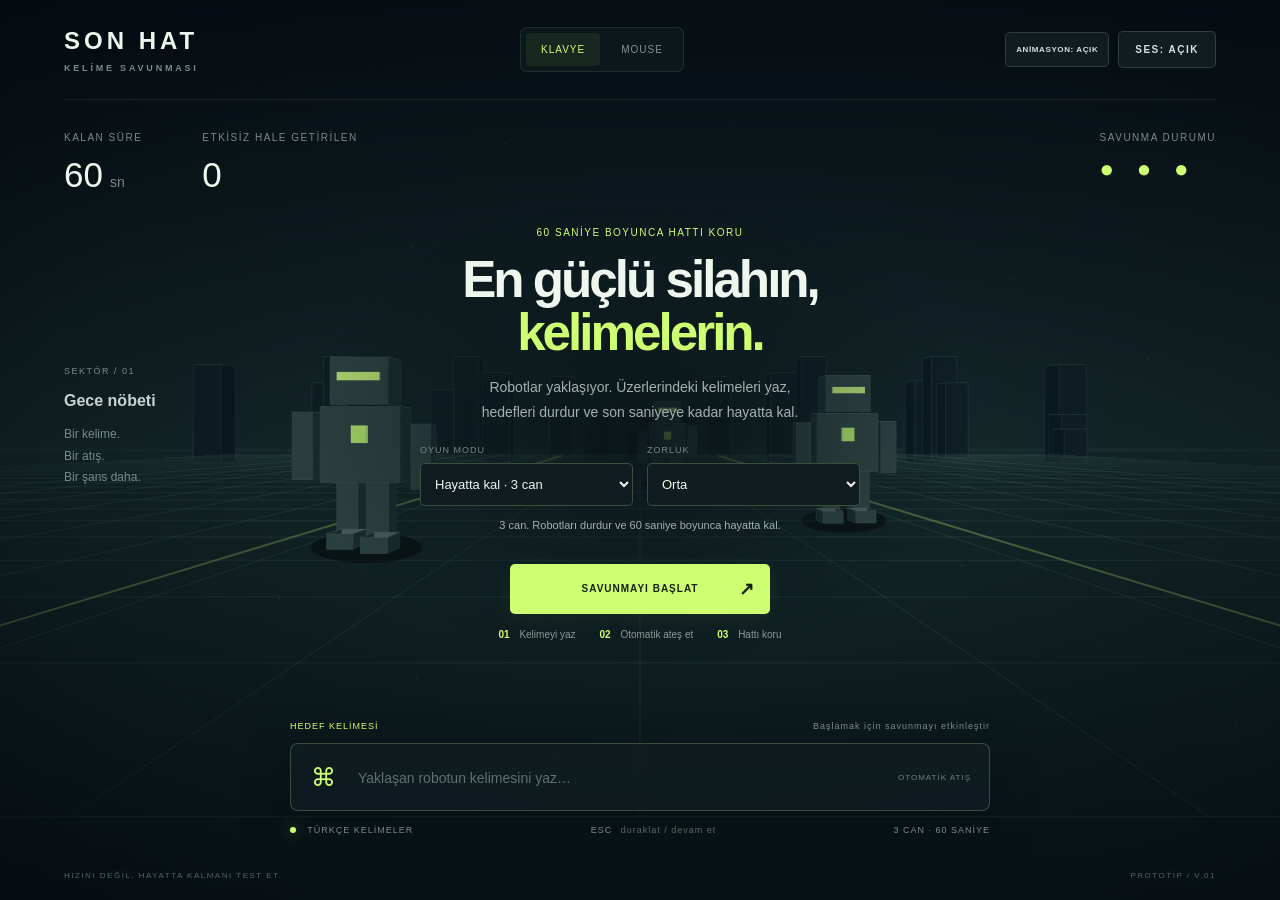
==== index.html @ bc826cc7 "Add files via upload" ====
<!doctype html>
<html lang="tr"><head><meta charset="UTF-8"><meta name="viewport" content="width=device-width, initial-scale=1"><title>Son Hat — Kelime Savunması</title><link rel="stylesheet" href="./style.css"><link rel="stylesheet" href="./motion.css"><script defer src="./motion.js"></script></head><body>
<canvas id="world" aria-label="Üzerine doğru yürüyen üç boyutlu robotlar"></canvas><div class="vignette"></div>
<header><a class="brand" href="./index.html">SON HAT<span>KELİME SAVUNMASI</span></a><nav class="trainingNav" aria-label="Antrenman bölümü"><a href="./index.html" aria-current="page">KLAVYE</a><a href="./mouse.html">MOUSE</a></nav><div class="headerActions"><button id="motionToggle" type="button" aria-pressed="false">ANİMASYON: KAPALI</button><button id="sound">SES: AÇIK</button></div></header>
<main><div class="hud"><div><small>KALAN SÜRE</small><strong id="time">60<span>sn</span></strong></div><div><small>ETKİSİZ HALE GETİRİLEN</small><strong id="score">0</strong></div><div><small>SAVUNMA DURUMU</small><strong id="health" class="hearts">● ● ●</strong></div></div>
<div class="side"><span>SEKTÖR / 01</span><b>Gece nöbeti</b><p>Bir kelime.<br>Bir atış.<br>Bir şans daha.</p></div><div id="combo"></div>
<section id="overlay" class="overlay"><div class="eyebrow">60 SANİYE BOYUNCA HATTI KORU</div><h1>En güçlü silahın,<br><em>kelimelerin.</em></h1><p>Robotlar yaklaşıyor. Üzerlerindeki kelimeleri yaz,<br>hedefleri durdur ve son saniyeye kadar hayatta kal.</p><div class="gameOptions"><label>OYUN MODU<select id="mode"><option value="survival">Hayatta kal · 3 can</option><option value="sprint">Hız turu · sınırsız can</option></select></label><label>ZORLUK<select id="difficulty"><option value="easy">Kolay</option><option value="medium" selected>Orta</option><option value="hard">Zor</option></select></label></div><p id="modeInfo">3 can. Robotları durdur ve 60 saniye boyunca hayatta kal.</p><button id="start" class="primary">SAVUNMAYI BAŞLAT <span>↗</span></button><div class="instructions"><span><b>01</b> Kelimeyi yaz</span><span><b>02</b> Otomatik ateş et</span><span><b>03</b> Hattı koru</span></div></section>
<section id="result" class="overlay hidden" aria-live="polite"><div class="eyebrow" id="resultTag"></div><h1 id="resultTitle"></h1><p id="resultText"></p><div class="results simpleResults"><div><strong id="rKills">0</strong><small>DOĞRU KELİME</small></div><div><strong id="rSpeed">0,00</strong><small>KELİME / SANİYE</small></div><div><strong id="rErrors">0</strong><small>HATALI DENEME</small></div><div><strong id="rMissed">0</strong><small>KAÇIRILAN KELİME</small></div></div><p class="resultNote">Bir denemedeki yanlış harfler tek hata sayılır. Hız, yazılan kelime sayısının oynanan saniyeye bölünmesidir.</p><button id="menu" class="menuButton">MOD / ZORLUK DEĞİŞTİR</button><button id="again" class="primary">TEKRAR OYNA <span>↗</span></button></section>
<div class="typing"><div class="inputTop"><label for="word">HEDEF KELİMESİ</label><span id="hint">Başlamak için savunmayı etkinleştir</span></div><div class="inputBox"><span class="prompt">⌘</span><input id="word" autocomplete="off" autocapitalize="off" spellcheck="false" placeholder="Yaklaşan robotun kelimesini yaz…" disabled aria-label="Düşmanın üzerindeki kelimeyi yaz"><span class="enter">OTOMATİK ATIŞ</span></div><div class="inputBottom"><span><i></i> TÜRKÇE KELİMELER</span><span>ESC <b>duraklat / devam et</b></span><span id="rules">3 CAN · 60 SANİYE</span></div></div>
</main><footer><span>HIZINI DEĞİL, HAYATTA KALMANI TEST ET.</span><span>PROTOTİP / V.01</span></footer><script src="./game.js"></script></body></html>
---- style.css ----
:root{color-scheme:dark;--lime:#ceff72;--muted:#798b88}*{box-sizing:border-box}body{margin:0;background:#080f12;color:#eff6ee;font-family:Arial,Helvetica,sans-serif;overflow:hidden}#world,.vignette,#damage{position:fixed;inset:0;width:100%;height:100%}.vignette{pointer-events:none;background:radial-gradient(ellipse at 55% 53%,transparent 15%,#050c1066 68%,#050a10db 100%)}#damage{pointer-events:none;background:#ff4141;opacity:0;transition:opacity .16s}header{position:relative;height:100px;margin:0 5%;display:flex;align-items:center;justify-content:space-between;border-bottom:1px solid #ffffff15}.brand{text-decoration:none;color:#eff6ee;font-weight:900;font-size:24px;letter-spacing:4px}.brand span{display:block;font-size:9px;letter-spacing:2.8px;color:var(--muted);margin-top:8px}.live,button,small,.eyebrow,.inputTop,.inputBottom,footer,.side>span{font-size:10px;letter-spacing:1.5px}.live{color:var(--muted)}i{display:inline-block;width:6px;height:6px;border-radius:50%;background:var(--lime);margin-right:8px;box-shadow:0 0 12px #ceff7260}button{cursor:pointer;font-weight:bold;border:1px solid #ffffff25;color:#d9e1de;background:#101c20;padding:12px 16px;border-radius:5px}button:hover{filter:brightness(1.15)}button:focus-visible{outline:2px solid var(--lime);outline-offset:4px}.hud{position:absolute;top:132px;left:5%;right:5%;display:flex;gap:60px;pointer-events:none}.hud>div:last-child{margin-left:auto}.hud small{display:block;color:var(--muted);margin-bottom:12px}.hud strong{font-size:35px;font-weight:500;font-variant-numeric:tabular-nums}.hud strong span{font-size:14px;color:var(--muted);margin-left:7px}.hud .hearts{color:var(--lime);font-size:24px;letter-spacing:8px}.side{position:absolute;top:40%;left:5%;color:var(--muted)}.side>span{font-size:9px}.side b{display:block;color:#c7d5d0;font-size:16px;margin:14px 0}.side p{font-size:12px;line-height:1.8}.overlay{position:absolute;top:27%;left:50%;transform:translateX(-50%);width:min(640px,85%);text-align:center;padding:20px 15px;background:radial-gradient(ellipse,#091317dd,transparent 73%)}.eyebrow{color:var(--lime);font-size:10px}h1{font-size:clamp(35px,4.5vw,65px);letter-spacing:-3px;line-height:1.04;margin:24px 0}h1 em{color:var(--lime);font-style:normal}.overlay p{font-size:14px;line-height:1.8;color:#a1b3ae}.primary{background:var(--lime);color:#172215;border:none;padding:19px 23px;margin-top:18px;min-width:260px;letter-spacing:1px}.primary span{float:right;font-size:18px;margin-left:25px}.instructions{display:flex;justify-content:center;gap:24px;margin-top:28px;font-size:10px;color:#8d9b96}.instructions b{color:var(--lime);margin-right:7px}.typing{position:absolute;bottom:65px;left:50%;transform:translateX(-50%);width:min(700px,88%)}.inputTop,.inputBottom{display:flex;justify-content:space-between;color:var(--muted);font-size:9px;letter-spacing:1px}.inputTop{margin-bottom:12px}.inputTop label{color:var(--lime)}.inputBox{display:flex;align-items:center;border:1px solid #81996c66;background:#101c20e8;border-radius:8px;height:68px;box-shadow:0 16px 50px #0004}.inputBox:focus-within{border-color:var(--lime)}.prompt{font-size:25px;color:var(--lime);margin:0 20px}input{background:none;border:0;color:#f1ffe7;font:18px Arial;outline:none;min-width:0;width:100%;height:100%}input::placeholder{color:#60716e;font-size:14px}.enter{font-size:8px;letter-spacing:1px;color:#71817c;white-space:nowrap;margin:0 18px}.inputBottom{margin-top:14px}.inputBottom b{font-weight:normal;color:#586a65;margin-left:5px}footer{position:absolute;bottom:20px;left:5%;right:5%;display:flex;justify-content:space-between;font-size:8px;color:#526660}.hidden{display:none!important}#combo{position:absolute;top:220px;right:5%;color:var(--lime);font-size:12px;letter-spacing:2px}.results{display:flex;justify-content:center;gap:45px;margin:25px}.results strong{display:block;font-size:35px;color:var(--lime)}.results small{display:block;margin-top:8px;color:var(--muted)}body.playing .side{opacity:.45}.wrong{animation:shake .15s 2;border-color:#ff6b6b!important}@keyframes shake{50%{transform:translateX(4px)}}@media(max-width:700px){header{height:80px}.live,.side,.enter{display:none}.hud{top:105px;gap:25px}.hud small{font-size:8px;letter-spacing:.5px}.hud strong{font-size:28px}.hud .hearts{font-size:18px;letter-spacing:3px}.overlay{top:25%}.instructions{gap:12px;font-size:9px}.typing{bottom:62px}.inputBottom{font-size:7px}h1{letter-spacing:-1.5px}.inputTop{letter-spacing:0;font-size:8px}.results{gap:25px}}@media(max-height:700px){header{height:70px}.hud{top:90px}.overlay{top:22%}h1{font-size:38px;margin:15px 0}.overlay p{margin:10px 0}.instructions{margin-top:18px}.typing{bottom:45px}.primary{margin-top:8px;padding:15px}.inputBox{height:55px}footer{bottom:12px}}
body.finished .typing,body.finished .side,body.finished #combo{display:none}
#result{top:210px;bottom:45px;overflow-y:auto;width:min(740px,92%);padding:22px 30px;background:#0b171bee;border:1px solid #71865b44;border-radius:12px;scrollbar-width:thin;scrollbar-color:#536748 #0b171b}
#result h1{font-size:38px;margin:14px 0}#result .results{margin:20px 0;gap:55px}#result .results strong{font-size:30px}
.analysisGrid{display:grid;grid-template-columns:repeat(4,1fr);gap:12px;border-top:1px solid #ffffff15;border-bottom:1px solid #ffffff15;padding:18px 0}.analysisGrid strong{display:block;font-size:22px;color:#e2ebda}.analysisGrid small{display:block;font-size:8px;color:var(--muted);letter-spacing:.7px;margin-top:7px}.analysisDetails{text-align:left}.analysisDetails p{font-size:12px;line-height:1.6;margin:14px 0;overflow-wrap:anywhere}.analysisDetails b{display:block;font-size:9px;letter-spacing:1px;color:var(--lime);margin-bottom:5px}.analysisDetails>small{display:block;color:#81938b;font-size:10px;letter-spacing:0;line-height:1.6}#rAdvice{color:#d5e6c9}
@media(max-height:700px){#result{top:160px;bottom:35px}}@media(max-width:600px){#result{padding:18px}.analysisGrid{grid-template-columns:repeat(2,1fr)}#result .results{gap:24px}#result .results small{font-size:8px}}

#result .simpleResults{display:grid;grid-template-columns:repeat(4,1fr);gap:12px;margin:30px 0}#result .simpleResults small{font-size:9px;letter-spacing:.7px}#result .resultNote{font-size:11px;max-width:490px;margin:16px auto;line-height:1.7}#result{bottom:auto;max-height:calc(100% - 245px)}@media(max-height:700px){#result{max-height:calc(100% - 195px)}}@media(max-width:600px){#result .simpleResults{grid-template-columns:repeat(2,1fr);gap:24px}}

.gameOptions{display:flex;gap:14px;justify-content:center;margin:20px auto 8px;max-width:440px}.gameOptions label{flex:1;text-align:left;font-size:9px;letter-spacing:1px;color:var(--muted)}.gameOptions select{display:block;width:100%;margin-top:8px;padding:12px 10px;border:1px solid #81996c66;border-radius:5px;background:#101c20;color:#eff6ee;font:13px Arial}.gameOptions select:focus{outline:1px solid var(--lime)}#modeInfo{font-size:11px;margin:10px 0}.menuButton{display:block;margin:20px auto 0;font-size:9px}#overlay{top:23%;max-height:calc(100% - 400px);overflow:auto;scrollbar-width:thin}#overlay h1{font-size:clamp(30px,4vw,52px);margin:15px 0}#overlay .instructions{margin-top:15px}#overlay>p{margin:10px 0}@media(max-height:800px){#overlay{top:175px;max-height:calc(100% - 350px)}#overlay h1{font-size:32px}#overlay .instructions{display:none}#overlay>p:not(#modeInfo){display:none}.gameOptions{margin-top:12px}#overlay .primary{padding:14px;margin-top:5px}}@media(max-height:600px){#overlay{top:155px;max-height:calc(100% - 290px)}}

.trainingNav{display:flex;gap:6px;padding:5px;border:1px solid #ffffff18;border-radius:7px;background:#0b171b}.trainingNav a{color:#81948b;font-size:10px;letter-spacing:1px;text-decoration:none;padding:11px 15px;border-radius:4px}.trainingNav a[aria-current="page"]{background:#ceff7212;color:var(--lime)}.trainingNav a:hover{color:var(--lime)}@media(max-width:500px){.trainingNav a{font-size:9px;padding:10px}.brand{font-size:18px;letter-spacing:2px}.brand span{font-size:7px;letter-spacing:1px}}
---- motion.css ----
/* Alignment fixes apply even when decorative motion is disabled. */
#start,#mouseStart {position:relative;display:inline-flex;align-items:center;justify-content:center;text-align:center;line-height:1.2;padding-left:38px;padding-right:38px;min-height:44px;}
#start>span,#mouseStart>span {position:absolute;right:15px;top:50%;transform:translateY(-50%);float:none;margin:0;line-height:1;font-size:18px;}
.headerActions{display:flex;align-items:center;gap:9px}
#motionToggle{font-size:8px;letter-spacing:.6px;white-space:nowrap;padding:12px 10px}
@media(max-width:650px){header{flex-wrap:wrap;justify-content:space-between;gap:8px;height:100px;padding:10px 0}.headerActions{gap:5px}#motionToggle{padding:10px 7px;font-size:7px}.headerActions #sound{font-size:8px;padding:10px 7px}.trainingNav a{padding:9px}.mousePage header{height:auto;min-height:100px}.mousePage .mouseBadge{display:none}}
/* Optional decoration only: target movement and gameplay are untouched. */
@media(prefers-reduced-motion:no-preference){
 .motion-on button,.motion-on .trainingNav a,.motion-on select{transition:background-color .2s,border-color .2s,box-shadow .2s,filter .2s}
 .motion-on .primary{box-shadow:0 4px 20px #ceff7210;transition:box-shadow .2s,filter .2s}
 .motion-on .primary:hover{box-shadow:0 6px 26px #ceff7238}
 .motion-on .primary:active{filter:brightness(.94)}
 .motion-on .trainingNav a:hover{background:transparent;color:var(--lime)}
 .motion-on .exercise{transition:border-color .25s,background-color .25s,box-shadow .25s}
 .motion-on .exercise:hover{border-color:#ceff7277;box-shadow:inset 0 0 24px #ceff7207}
 .motion-on .exerciseIcon{transition:transform .25s}
 .motion-on .exercise:hover .exerciseIcon{transform:rotate(12deg) scale(1.08)}
 .motion-on #overlay:not(.hidden)>*,.motion-on .mouseHeading,.motion-on #setup:not(.hidden),.motion-on #result:not(.hidden)>*,.motion-on #mouseResult:not(.hidden)>*{animation:soft-arrival .5s ease-out both}
 .motion-on #overlay h1,.motion-on #result h1,.motion-on #mouseResult h2{animation-delay:.06s}
 .motion-on #overlay .gameOptions,.motion-on #result .results,.motion-on .mouseStats{animation-delay:.12s}
 .motion-on #overlay #start,.motion-on .resultButtons{animation-delay:.18s}
 .motion-on .guideCircle{animation:gentle-beacon 3.5s ease-in-out infinite}
 .motion-on .mouseHeading em{animation:title-light 4s ease-in-out infinite}
 .motion-on body.playing #sound,.motion-on body.training button{transition:none}
 @keyframes soft-arrival{from{opacity:0;translate:0 9px}to{opacity:1;translate:0 0}}
 @keyframes gentle-beacon{0%,100%{box-shadow:0 0 0 10px #ceff7205}50%{box-shadow:0 0 0 18px #ceff720a,0 0 24px #ceff7210}}
 @keyframes title-light{0%,100%{text-shadow:0 0 0 transparent}50%{text-shadow:0 0 24px #ceff722b}}
}

/* A restrained content-only slide; the header and navigation stay anchored. */
html.page-sliding{overflow:hidden}html.page-sliding>body{pointer-events:none;min-height:100vh}
@media(prefers-reduced-motion:no-preference){
 .motion-on.content-slide-out-left main,.motion-on.content-slide-out-left footer{animation:content-out-left .18s ease-in forwards}
 .motion-on.content-slide-out-right main,.motion-on.content-slide-out-right footer{animation:content-out-right .18s ease-in forwards}
 @keyframes content-out-left{to{opacity:.35;transform:translateX(-28px)}}
 @keyframes content-out-right{to{opacity:.35;transform:translateX(28px)}}
}
html.slide-preview *,html.slide-preview *::before,html.slide-preview *::after{animation:none!important}
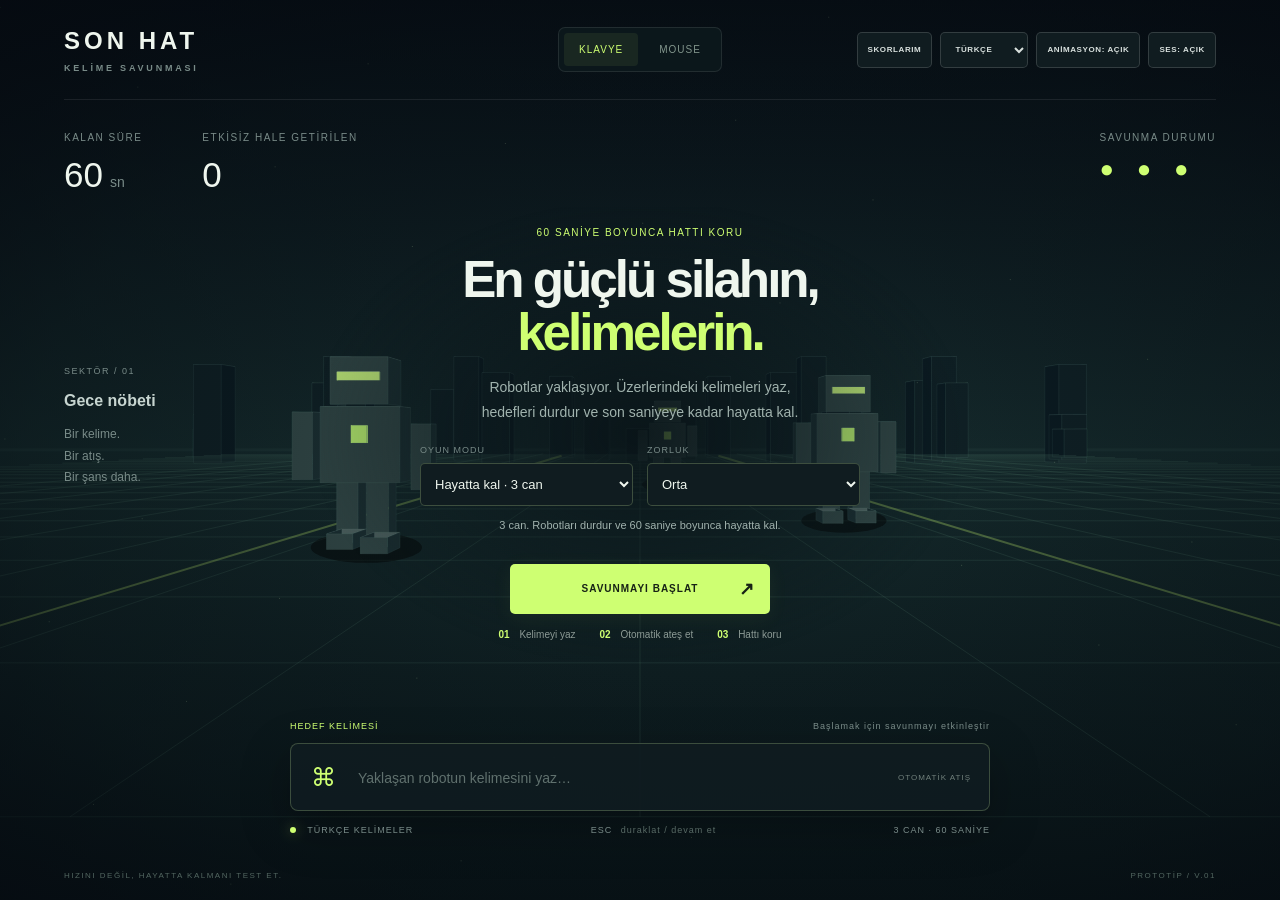
==== commit 3281d816: "Add files via upload" ====
--- a/index.html
+++ b/index.html
@@ -1,7 +1,7 @@
 <!doctype html>
-<html lang="tr"><head><meta charset="UTF-8"><meta name="viewport" content="width=device-width, initial-scale=1"><title>Son Hat — Kelime Savunması</title><link rel="stylesheet" href="./style.css"><link rel="stylesheet" href="./motion.css"><script defer src="./motion.js"></script></head><body>
+<html lang="tr"><head><meta charset="UTF-8"><meta name="viewport" content="width=device-width, initial-scale=1"><title>Son Hat — Kelime Savunması</title><link rel="stylesheet" href="./style.css"><link rel="stylesheet" href="./motion.css"><script src="./language.js"></script><script defer src="./scores.js"></script><script defer src="./motion.js"></script></head><body>
 <canvas id="world" aria-label="Üzerine doğru yürüyen üç boyutlu robotlar"></canvas><div class="vignette"></div>
-<header><a class="brand" href="./index.html">SON HAT<span>KELİME SAVUNMASI</span></a><nav class="trainingNav" aria-label="Antrenman bölümü"><a href="./index.html" aria-current="page">KLAVYE</a><a href="./mouse.html">MOUSE</a></nav><div class="headerActions"><button id="motionToggle" type="button" aria-pressed="false">ANİMASYON: KAPALI</button><button id="sound">SES: AÇIK</button></div></header>
+<header><a class="brand" href="./index.html">SON HAT<span>KELİME SAVUNMASI</span></a><nav class="trainingNav" aria-label="Antrenman bölümü"><a href="./index.html" aria-current="page">KLAVYE</a><a href="./mouse.html">MOUSE</a></nav><div class="headerActions"><button id="scoresOpen" type="button">Skorlarım</button><select id="language" aria-label="Language / Dil"><option value="tr">Türkçe</option><option value="en">English</option></select><button id="motionToggle" type="button" aria-pressed="false">ANİMASYON: KAPALI</button><button id="sound">SES: AÇIK</button></div></header>
 <main><div class="hud"><div><small>KALAN SÜRE</small><strong id="time">60<span>sn</span></strong></div><div><small>ETKİSİZ HALE GETİRİLEN</small><strong id="score">0</strong></div><div><small>SAVUNMA DURUMU</small><strong id="health" class="hearts">● ● ●</strong></div></div>
 <div class="side"><span>SEKTÖR / 01</span><b>Gece nöbeti</b><p>Bir kelime.<br>Bir atış.<br>Bir şans daha.</p></div><div id="combo"></div>
 <section id="overlay" class="overlay"><div class="eyebrow">60 SANİYE BOYUNCA HATTI KORU</div><h1>En güçlü silahın,<br><em>kelimelerin.</em></h1><p>Robotlar yaklaşıyor. Üzerlerindeki kelimeleri yaz,<br>hedefleri durdur ve son saniyeye kadar hayatta kal.</p><div class="gameOptions"><label>OYUN MODU<select id="mode"><option value="survival">Hayatta kal · 3 can</option><option value="sprint">Hız turu · sınırsız can</option></select></label><label>ZORLUK<select id="difficulty"><option value="easy">Kolay</option><option value="medium" selected>Orta</option><option value="hard">Zor</option></select></label></div><p id="modeInfo">3 can. Robotları durdur ve 60 saniye boyunca hayatta kal.</p><button id="start" class="primary">SAVUNMAYI BAŞLAT <span>↗</span></button><div class="instructions"><span><b>01</b> Kelimeyi yaz</span><span><b>02</b> Otomatik ateş et</span><span><b>03</b> Hattı koru</span></div></section>
--- a/style.css
+++ b/style.css
@@ -10,3 +10,6 @@
 .gameOptions{display:flex;gap:14px;justify-content:center;margin:20px auto 8px;max-width:440px}.gameOptions label{flex:1;text-align:left;font-size:9px;letter-spacing:1px;color:var(--muted)}.gameOptions select{display:block;width:100%;margin-top:8px;padding:12px 10px;border:1px solid #81996c66;border-radius:5px;background:#101c20;color:#eff6ee;font:13px Arial}.gameOptions select:focus{outline:1px solid var(--lime)}#modeInfo{font-size:11px;margin:10px 0}.menuButton{display:block;margin:20px auto 0;font-size:9px}#overlay{top:23%;max-height:calc(100% - 400px);overflow:auto;scrollbar-width:thin}#overlay h1{font-size:clamp(30px,4vw,52px);margin:15px 0}#overlay .instructions{margin-top:15px}#overlay>p{margin:10px 0}@media(max-height:800px){#overlay{top:175px;max-height:calc(100% - 350px)}#overlay h1{font-size:32px}#overlay .instructions{display:none}#overlay>p:not(#modeInfo){display:none}.gameOptions{margin-top:12px}#overlay .primary{padding:14px;margin-top:5px}}@media(max-height:600px){#overlay{top:155px;max-height:calc(100% - 290px)}}
 
 .trainingNav{display:flex;gap:6px;padding:5px;border:1px solid #ffffff18;border-radius:7px;background:#0b171b}.trainingNav a{color:#81948b;font-size:10px;letter-spacing:1px;text-decoration:none;padding:11px 15px;border-radius:4px}.trainingNav a[aria-current="page"]{background:#ceff7212;color:var(--lime)}.trainingNav a:hover{color:var(--lime)}@media(max-width:500px){.trainingNav a{font-size:9px;padding:10px}.brand{font-size:18px;letter-spacing:2px}.brand span{font-size:7px;letter-spacing:1px}}
+
+/* Language selection shared by both training pages. */
+#language{background:#102024;color:#eaf2ed;border:1px solid #354a46;border-radius:6px;padding:10px;font:inherit;max-width:112px}#language:disabled{opacity:.5;cursor:not-allowed}.headerActions{flex-wrap:wrap;justify-content:flex-end;gap:8px}header{gap:12px}@media(max-width:900px){header{flex-wrap:wrap}.headerActions{margin-left:auto}}
--- a/motion.css
+++ b/motion.css
@@ -1,6 +1,6 @@
 /* Alignment fixes apply even when decorative motion is disabled. */
-#start,#mouseStart {position:relative;display:inline-flex;align-items:center;justify-content:center;text-align:center;line-height:1.2;padding-left:38px;padding-right:38px;min-height:44px;}
-#start>span,#mouseStart>span {position:absolute;right:15px;top:50%;transform:translateY(-50%);float:none;margin:0;line-height:1;font-size:18px;}
+#start,#mouseStart,#again,#mouseAgain {position:relative;display:inline-flex;align-items:center;justify-content:center;text-align:center;line-height:1.2;padding-left:38px;padding-right:38px;min-height:44px;}
+#start>span,#mouseStart>span,#again>span,#mouseAgain>span {position:absolute;right:15px;top:50%;transform:translateY(-50%);float:none;margin:0;line-height:1;font-size:18px;}
 .headerActions{display:flex;align-items:center;gap:9px}
 #motionToggle{font-size:8px;letter-spacing:.6px;white-space:nowrap;padding:12px 10px}
 @media(max-width:650px){header{flex-wrap:wrap;justify-content:space-between;gap:8px;height:100px;padding:10px 0}.headerActions{gap:5px}#motionToggle{padding:10px 7px;font-size:7px}.headerActions #sound{font-size:8px;padding:10px 7px}.trainingNav a{padding:9px}.mousePage header{height:auto;min-height:100px}.mousePage .mouseBadge{display:none}}
@@ -36,3 +36,53 @@
  @keyframes content-out-right{to{opacity:.35;transform:translateX(28px)}}
 }
 html.slide-preview *,html.slide-preview *::before,html.slide-preview *::after{animation:none!important}
+/* Keep navigation centered independently of the left/right content widths. */
+header{display:grid;grid-template-columns:minmax(0,1fr) auto minmax(0,1fr);gap:12px}
+header>.brand{justify-self:start}
+header>.trainingNav{justify-self:center}
+header>.headerActions{justify-self:end;display:flex;align-items:center;flex-wrap:nowrap;margin:0;gap:8px}
+.headerActions #language,.headerActions #motionToggle,.headerActions #sound{
+ box-sizing:border-box;height:36px;margin:0;padding:0 10px;
+ border:1px solid #ffffff25;border-radius:5px;background-color:#101c20;color:#d9e1de;
+ font-family:Arial,Helvetica,sans-serif;font-size:8px;font-weight:700;line-height:normal;
+ letter-spacing:.6px;white-space:nowrap;text-transform:uppercase;
+}
+.headerActions #language{cursor:pointer;max-width:none;min-width:88px}
+.headerActions #language:hover{filter:brightness(1.15)}
+.headerActions #language:focus-visible{outline:2px solid var(--lime);outline-offset:4px}
+@media(max-width:760px){
+ header,.mousePage header{grid-template-columns:minmax(0,1fr) auto;height:112px;min-height:112px;padding:8px 0;gap:8px}
+ header>.headerActions{grid-column:2;grid-row:1;gap:5px}
+ header>.trainingNav{grid-column:1 / -1;grid-row:2;justify-self:center}
+ .headerActions #language,.headerActions #motionToggle,.headerActions #sound{padding:0 7px;font-size:7px;height:32px}
+ .headerActions #language{min-width:76px}
+ .hud{top:128px}
+}
+@media(max-width:420px){
+ header,.mousePage header{margin-left:3%;margin-right:3%}
+ header>.brand{font-size:16px;letter-spacing:1px}
+ .headerActions #language,.headerActions #motionToggle,.headerActions #sound{padding:0 5px;letter-spacing:.2px}
+ .headerActions #language{min-width:68px}
+}
+/* Dark dropdowns, with a styled native picker in supporting browsers. */
+select{color-scheme:dark}
+select option{background:#101c20;color:#d9e1de;font-family:Arial,Helvetica,sans-serif}
+select option:checked{background:#203129;color:#ceff72}
+@supports (appearance:base-select){
+ select,select::picker(select){appearance:base-select}
+ select::picker(select){background:#101c20;color:#d9e1de;border:1px solid #354a46;border-radius:8px;padding:5px;margin-top:6px;box-shadow:0 12px 28px #0006;font:12px Arial,Helvetica,sans-serif}
+ select option{padding:10px 12px;border-radius:4px;cursor:pointer;line-height:1.4;letter-spacing:.3px}
+ select option:hover,select option:focus{background:#1b2a29;color:#eff6ee;outline:none}
+ select option:checked{background:#203129;color:#ceff72}
+ select option::checkmark{color:#ceff72}
+ select::picker-icon{color:#8d9f97}
+}
+@supports (appearance:base-select){
+ #language,.gameOptions select,.mouseSettings select{display:inline-flex;align-items:center;justify-content:space-between;gap:12px}
+}
+.headerActions #scoresOpen{height:36px;padding:0 10px;font:700 8px Arial,Helvetica,sans-serif;letter-spacing:.6px;white-space:nowrap}
+.scoresDialog{width:min(700px,92vw);max-height:82vh;overflow:auto;background:#0d1b1f;color:#e5eee8;border:1px solid #3b5146;border-radius:12px;padding:24px;box-shadow:0 24px 80px #0009;scrollbar-color:#405649 #0d1b1f}
+.scoresDialog::backdrop{background:#030b10b8;backdrop-filter:blur(4px)}
+.scoresTop{display:flex;align-items:center;justify-content:space-between;gap:16px}.scoresTop h2{margin:0;color:var(--lime);font-size:25px}.scoresDialog h3{margin:26px 0 12px;font-size:16px}.scoresDialog p{font-size:12px;line-height:1.7;color:#91a69c}.scoreEntry{border:1px solid #2d4239;border-radius:7px;background:#122125;margin:8px 0;padding:12px}.scoreEntry summary{cursor:pointer;font-size:12px;line-height:1.7}.scoreEntry summary strong{float:right;color:var(--lime);margin-left:12px}.scoreMetrics{display:grid;grid-template-columns:repeat(3,1fr);gap:16px;margin:18px 0 4px}.scoreMetrics dt{font-size:11px;color:#91a69c}.scoreMetrics dd{font-size:20px;margin:6px 0;color:#e5eee8}
+@media(min-width:761px) and (max-width:1050px){header,.mousePage header{height:112px;grid-template-columns:1fr auto;padding:8px 0}header>.headerActions{grid-column:2;grid-row:1}header>.trainingNav{grid-column:1/-1;grid-row:2}.hud{top:128px}}
+@media(max-width:760px){header>.headerActions{flex-wrap:wrap;max-width:270px}.headerActions #scoresOpen{height:32px;font-size:7px;padding:0 7px}.scoreMetrics{grid-template-columns:repeat(2,1fr)}.scoreEntry summary strong{float:none;display:block;margin-left:0}}
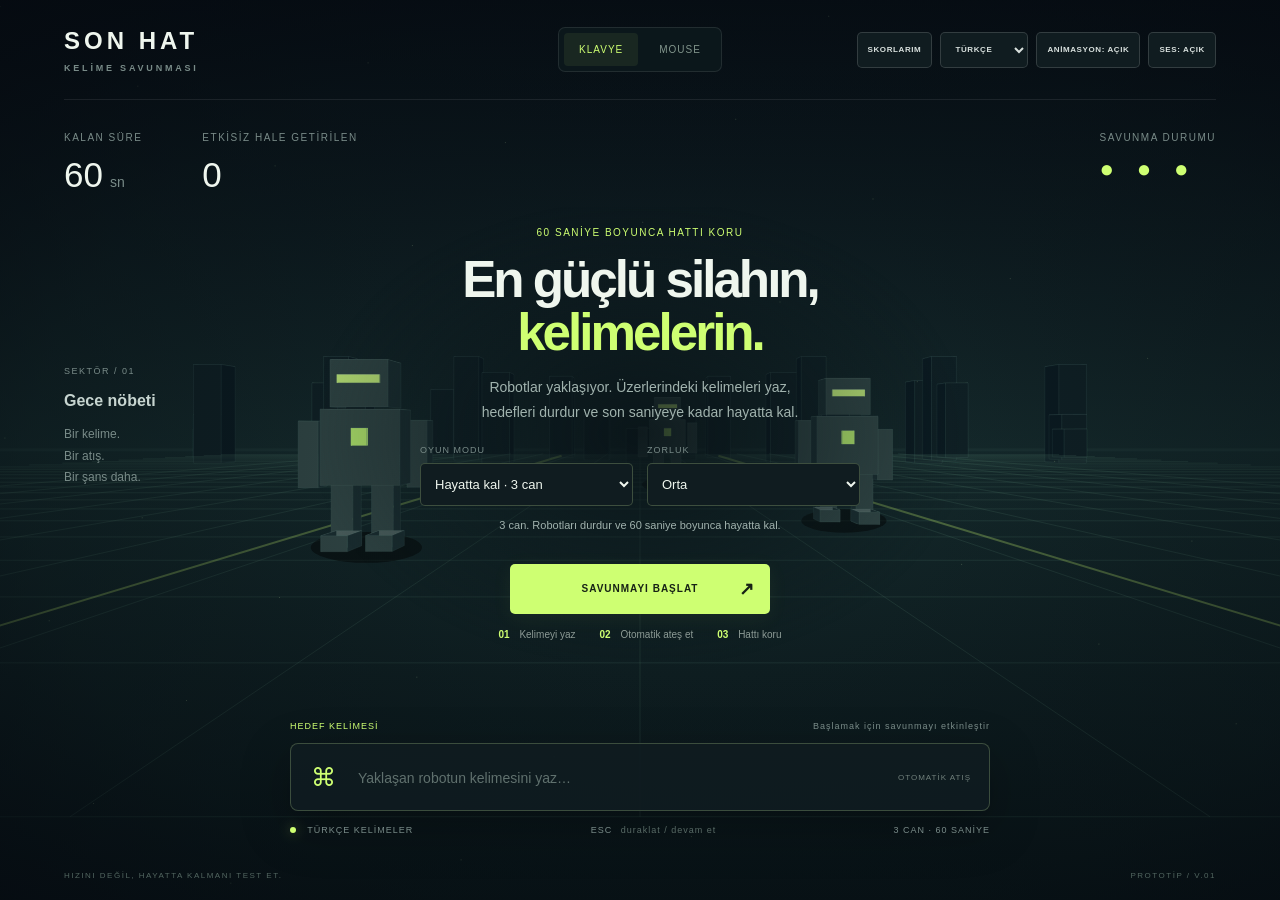
==== commit 8eac8080: "Update game.js script version in index.html" ====
--- a/index.html
+++ b/index.html
@@ -1,5 +1,5 @@
 <!doctype html>
-<html lang="tr"><head><meta charset="UTF-8"><meta name="viewport" content="width=device-width, initial-scale=1"><title>Son Hat — Kelime Savunması</title><link rel="stylesheet" href="./style.css"><link rel="stylesheet" href="./motion.css"><script src="./language.js"></script><script defer src="./scores.js"></script><script defer src="./motion.js"></script></head><body>
+<html lang="tr"><head><meta charset="UTF-8"><meta name="viewport" content="width=device-width, initial-scale=1"><title>Son Hat — Kelime Savunması</title><link rel="stylesheet" href="./style.css?v=2"><link rel="stylesheet" href="./motion.css"><script src="./language.js"></script><script defer src="./scores.js"></script><script defer src="./motion.js"></script></head><body>
 <canvas id="world" aria-label="Üzerine doğru yürüyen üç boyutlu robotlar"></canvas><div class="vignette"></div>
 <header><a class="brand" href="./index.html">SON HAT<span>KELİME SAVUNMASI</span></a><nav class="trainingNav" aria-label="Antrenman bölümü"><a href="./index.html" aria-current="page">KLAVYE</a><a href="./mouse.html">MOUSE</a></nav><div class="headerActions"><button id="scoresOpen" type="button">Skorlarım</button><select id="language" aria-label="Language / Dil"><option value="tr">Türkçe</option><option value="en">English</option></select><button id="motionToggle" type="button" aria-pressed="false">ANİMASYON: KAPALI</button><button id="sound">SES: AÇIK</button></div></header>
 <main><div class="hud"><div><small>KALAN SÜRE</small><strong id="time">60<span>sn</span></strong></div><div><small>ETKİSİZ HALE GETİRİLEN</small><strong id="score">0</strong></div><div><small>SAVUNMA DURUMU</small><strong id="health" class="hearts">● ● ●</strong></div></div>
@@ -7,4 +7,4 @@
 <section id="overlay" class="overlay"><div class="eyebrow">60 SANİYE BOYUNCA HATTI KORU</div><h1>En güçlü silahın,<br><em>kelimelerin.</em></h1><p>Robotlar yaklaşıyor. Üzerlerindeki kelimeleri yaz,<br>hedefleri durdur ve son saniyeye kadar hayatta kal.</p><div class="gameOptions"><label>OYUN MODU<select id="mode"><option value="survival">Hayatta kal · 3 can</option><option value="sprint">Hız turu · sınırsız can</option></select></label><label>ZORLUK<select id="difficulty"><option value="easy">Kolay</option><option value="medium" selected>Orta</option><option value="hard">Zor</option></select></label></div><p id="modeInfo">3 can. Robotları durdur ve 60 saniye boyunca hayatta kal.</p><button id="start" class="primary">SAVUNMAYI BAŞLAT <span>↗</span></button><div class="instructions"><span><b>01</b> Kelimeyi yaz</span><span><b>02</b> Otomatik ateş et</span><span><b>03</b> Hattı koru</span></div></section>
 <section id="result" class="overlay hidden" aria-live="polite"><div class="eyebrow" id="resultTag"></div><h1 id="resultTitle"></h1><p id="resultText"></p><div class="results simpleResults"><div><strong id="rKills">0</strong><small>DOĞRU KELİME</small></div><div><strong id="rSpeed">0,00</strong><small>KELİME / SANİYE</small></div><div><strong id="rErrors">0</strong><small>HATALI DENEME</small></div><div><strong id="rMissed">0</strong><small>KAÇIRILAN KELİME</small></div></div><p class="resultNote">Bir denemedeki yanlış harfler tek hata sayılır. Hız, yazılan kelime sayısının oynanan saniyeye bölünmesidir.</p><button id="menu" class="menuButton">MOD / ZORLUK DEĞİŞTİR</button><button id="again" class="primary">TEKRAR OYNA <span>↗</span></button></section>
 <div class="typing"><div class="inputTop"><label for="word">HEDEF KELİMESİ</label><span id="hint">Başlamak için savunmayı etkinleştir</span></div><div class="inputBox"><span class="prompt">⌘</span><input id="word" autocomplete="off" autocapitalize="off" spellcheck="false" placeholder="Yaklaşan robotun kelimesini yaz…" disabled aria-label="Düşmanın üzerindeki kelimeyi yaz"><span class="enter">OTOMATİK ATIŞ</span></div><div class="inputBottom"><span><i></i> TÜRKÇE KELİMELER</span><span>ESC <b>duraklat / devam et</b></span><span id="rules">3 CAN · 60 SANİYE</span></div></div>
-</main><footer><span>HIZINI DEĞİL, HAYATTA KALMANI TEST ET.</span><span>PROTOTİP / V.01</span></footer><script src="./game.js"></script></body></html>
+</main><footer><span>HIZINI DEĞİL, HAYATTA KALMANI TEST ET.</span><span>PROTOTİP / V.01</span></footer><script src="./game.js?v=2"></script></body></html>
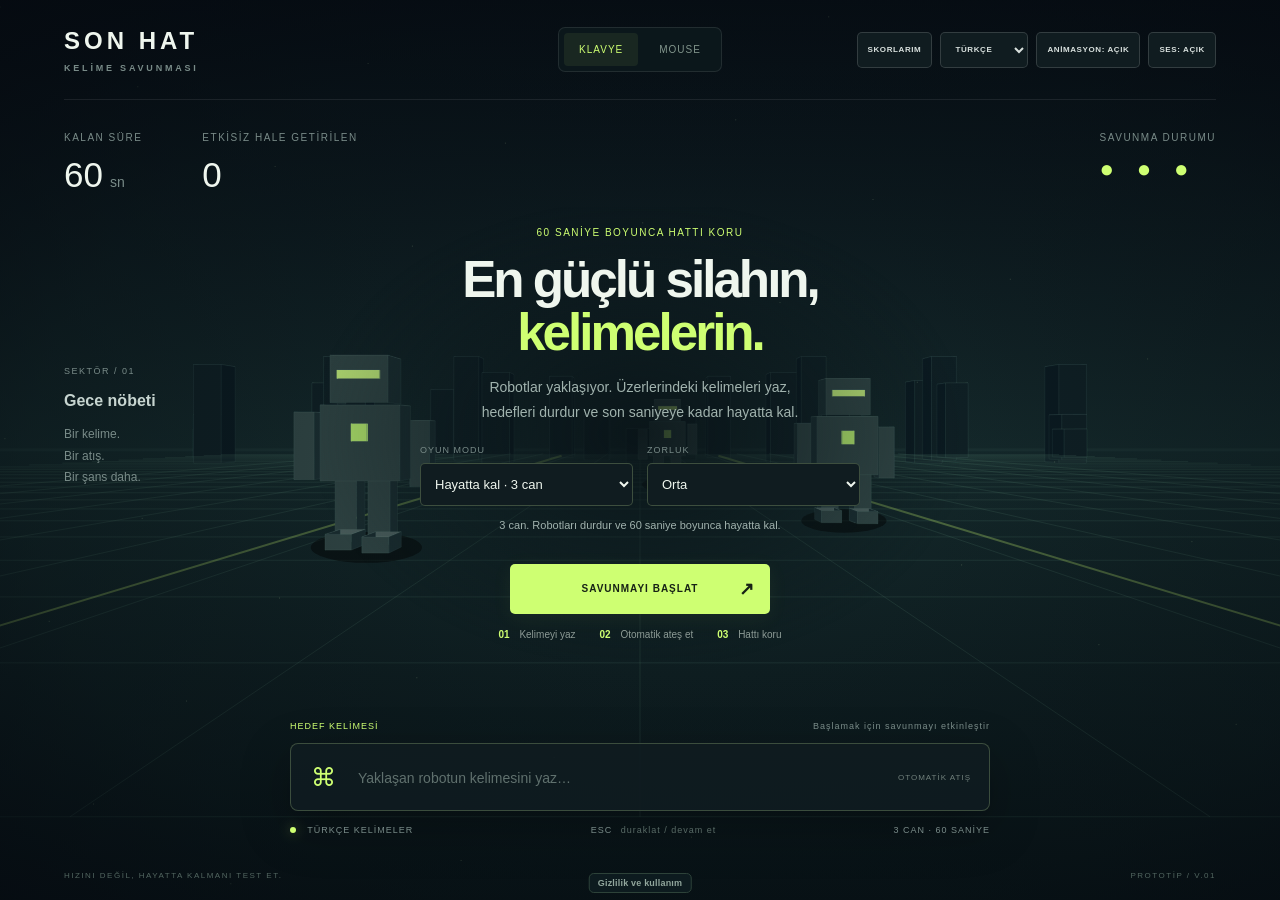
==== commit f48a2dbf: "Add files via upload" ====
--- a/index.html
+++ b/index.html
@@ -1,5 +1,5 @@
 <!doctype html>
-<html lang="tr"><head><meta charset="UTF-8"><meta name="viewport" content="width=device-width, initial-scale=1"><title>Son Hat — Kelime Savunması</title><link rel="stylesheet" href="./style.css?v=2"><link rel="stylesheet" href="./motion.css"><script src="./language.js"></script><script defer src="./scores.js"></script><script defer src="./motion.js"></script></head><body>
+<html lang="tr"><head><meta charset="UTF-8"><meta name="viewport" content="width=device-width, initial-scale=1"><title>Son Hat — Kelime Savunması</title><link rel="stylesheet" href="./style.css?v=a4e058b05f1b"><link rel="stylesheet" href="./motion.css?v=ebfa136fabe1"><script src="./language.js?v=1e8a873014f1"></script><script defer src="./privacy.js?v=35433eab9e56"></script><script defer src="./scores.js?v=c2dc5706ea02"></script><script defer src="./motion.js?v=b16ca6cecdfe"></script></head><body>
 <canvas id="world" aria-label="Üzerine doğru yürüyen üç boyutlu robotlar"></canvas><div class="vignette"></div>
 <header><a class="brand" href="./index.html">SON HAT<span>KELİME SAVUNMASI</span></a><nav class="trainingNav" aria-label="Antrenman bölümü"><a href="./index.html" aria-current="page">KLAVYE</a><a href="./mouse.html">MOUSE</a></nav><div class="headerActions"><button id="scoresOpen" type="button">Skorlarım</button><select id="language" aria-label="Language / Dil"><option value="tr">Türkçe</option><option value="en">English</option></select><button id="motionToggle" type="button" aria-pressed="false">ANİMASYON: KAPALI</button><button id="sound">SES: AÇIK</button></div></header>
 <main><div class="hud"><div><small>KALAN SÜRE</small><strong id="time">60<span>sn</span></strong></div><div><small>ETKİSİZ HALE GETİRİLEN</small><strong id="score">0</strong></div><div><small>SAVUNMA DURUMU</small><strong id="health" class="hearts">● ● ●</strong></div></div>
@@ -7,4 +7,4 @@
 <section id="overlay" class="overlay"><div class="eyebrow">60 SANİYE BOYUNCA HATTI KORU</div><h1>En güçlü silahın,<br><em>kelimelerin.</em></h1><p>Robotlar yaklaşıyor. Üzerlerindeki kelimeleri yaz,<br>hedefleri durdur ve son saniyeye kadar hayatta kal.</p><div class="gameOptions"><label>OYUN MODU<select id="mode"><option value="survival">Hayatta kal · 3 can</option><option value="sprint">Hız turu · sınırsız can</option></select></label><label>ZORLUK<select id="difficulty"><option value="easy">Kolay</option><option value="medium" selected>Orta</option><option value="hard">Zor</option></select></label></div><p id="modeInfo">3 can. Robotları durdur ve 60 saniye boyunca hayatta kal.</p><button id="start" class="primary">SAVUNMAYI BAŞLAT <span>↗</span></button><div class="instructions"><span><b>01</b> Kelimeyi yaz</span><span><b>02</b> Otomatik ateş et</span><span><b>03</b> Hattı koru</span></div></section>
 <section id="result" class="overlay hidden" aria-live="polite"><div class="eyebrow" id="resultTag"></div><h1 id="resultTitle"></h1><p id="resultText"></p><div class="results simpleResults"><div><strong id="rKills">0</strong><small>DOĞRU KELİME</small></div><div><strong id="rSpeed">0,00</strong><small>KELİME / SANİYE</small></div><div><strong id="rErrors">0</strong><small>HATALI DENEME</small></div><div><strong id="rMissed">0</strong><small>KAÇIRILAN KELİME</small></div></div><p class="resultNote">Bir denemedeki yanlış harfler tek hata sayılır. Hız, yazılan kelime sayısının oynanan saniyeye bölünmesidir.</p><button id="menu" class="menuButton">MOD / ZORLUK DEĞİŞTİR</button><button id="again" class="primary">TEKRAR OYNA <span>↗</span></button></section>
 <div class="typing"><div class="inputTop"><label for="word">HEDEF KELİMESİ</label><span id="hint">Başlamak için savunmayı etkinleştir</span></div><div class="inputBox"><span class="prompt">⌘</span><input id="word" autocomplete="off" autocapitalize="off" spellcheck="false" placeholder="Yaklaşan robotun kelimesini yaz…" disabled aria-label="Düşmanın üzerindeki kelimeyi yaz"><span class="enter">OTOMATİK ATIŞ</span></div><div class="inputBottom"><span><i></i> TÜRKÇE KELİMELER</span><span>ESC <b>duraklat / devam et</b></span><span id="rules">3 CAN · 60 SANİYE</span></div></div>
-</main><footer><span>HIZINI DEĞİL, HAYATTA KALMANI TEST ET.</span><span>PROTOTİP / V.01</span></footer><script src="./game.js?v=2"></script></body></html>
+</main><footer><span>HIZINI DEĞİL, HAYATTA KALMANI TEST ET.</span><span>PROTOTİP / V.01</span></footer><script src="./game.js?v=8826407d40f4"></script></body></html>
--- a/motion.css
+++ b/motion.css
@@ -86,3 +86,5 @@
 .scoresTop{display:flex;align-items:center;justify-content:space-between;gap:16px}.scoresTop h2{margin:0;color:var(--lime);font-size:25px}.scoresDialog h3{margin:26px 0 12px;font-size:16px}.scoresDialog p{font-size:12px;line-height:1.7;color:#91a69c}.scoreEntry{border:1px solid #2d4239;border-radius:7px;background:#122125;margin:8px 0;padding:12px}.scoreEntry summary{cursor:pointer;font-size:12px;line-height:1.7}.scoreEntry summary strong{float:right;color:var(--lime);margin-left:12px}.scoreMetrics{display:grid;grid-template-columns:repeat(3,1fr);gap:16px;margin:18px 0 4px}.scoreMetrics dt{font-size:11px;color:#91a69c}.scoreMetrics dd{font-size:20px;margin:6px 0;color:#e5eee8}
 @media(min-width:761px) and (max-width:1050px){header,.mousePage header{height:112px;grid-template-columns:1fr auto;padding:8px 0}header>.headerActions{grid-column:2;grid-row:1}header>.trainingNav{grid-column:1/-1;grid-row:2}.hud{top:128px}}
 @media(max-width:760px){header>.headerActions{flex-wrap:wrap;max-width:270px}.headerActions #scoresOpen{height:32px;font-size:7px;padding:0 7px}.scoreMetrics{grid-template-columns:repeat(2,1fr)}.scoreEntry summary strong{float:none;display:block;margin-left:0}}
+.privacyOpen{position:fixed;bottom:7px;left:50%;transform:translateX(-50%);z-index:5;padding:4px 8px;font-size:9px;letter-spacing:.2px;color:#91a69c;background:#0d1b1f;border-color:#2d4239}.privacyDialog h2{color:var(--lime)}.privacyDialog a{color:var(--lime)}.privacyDialog h3{font-size:16px}.scorePreference{display:flex;align-items:center;gap:10px;margin:18px 0;font-size:14px}.scorePreference input{width:18px;height:18px;flex:none;accent-color:var(--lime)}
+@media(max-width:700px){footer{bottom:32px}.privacyOpen{font-size:8px}}
